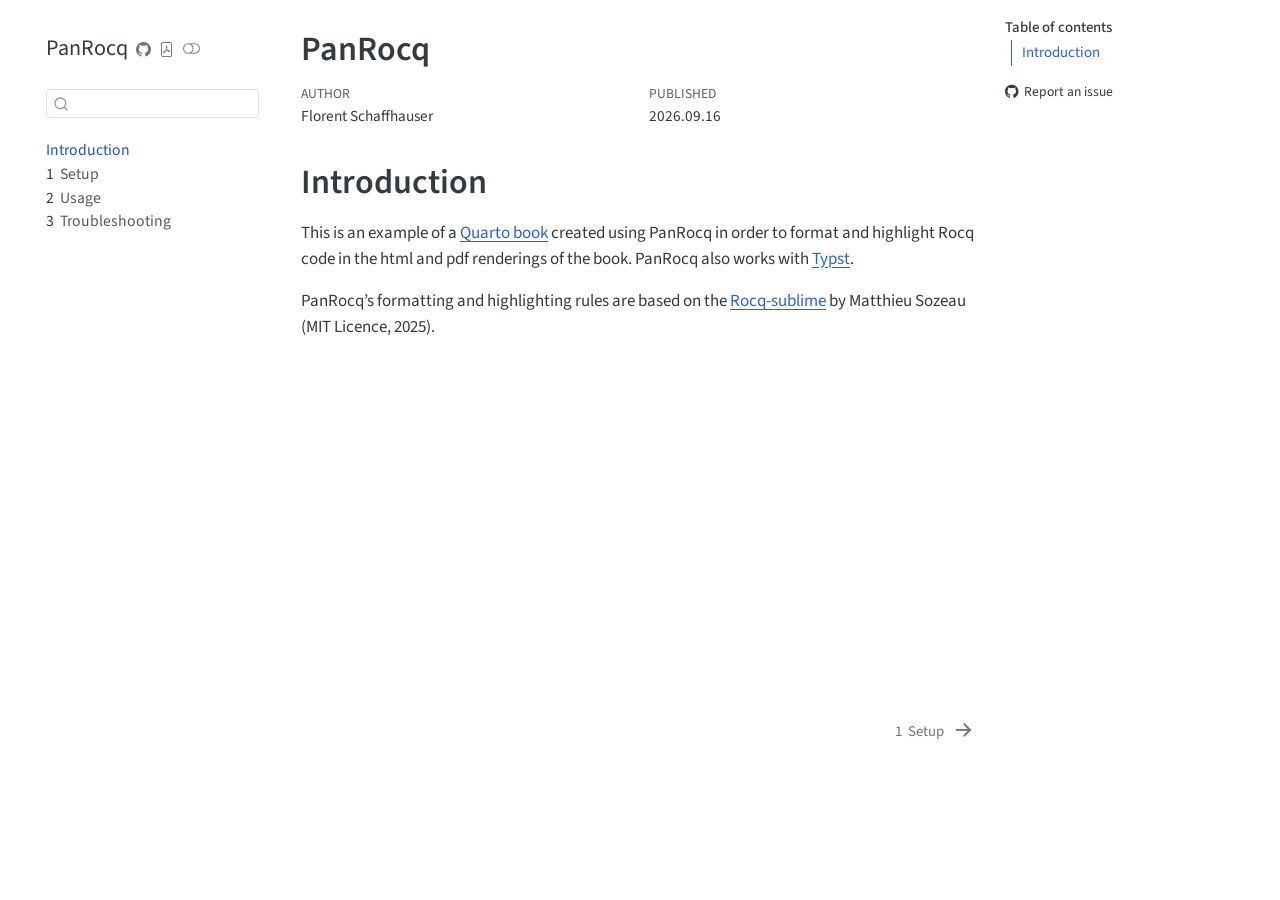
==== index.html @ 603f3954 "Built site for gh-pages" ====
<!DOCTYPE html>
<html xmlns="http://www.w3.org/1999/xhtml" lang="en" xml:lang="en"><head>

<meta charset="utf-8">
<meta name="generator" content="quarto-1.9.37">

<meta name="viewport" content="width=device-width, initial-scale=1.0, user-scalable=yes">

<meta name="author" content="Florent Schaffhauser">

<title>PanRocq</title>
<style>
/* Default styles provided by pandoc.
** See https://pandoc.org/MANUAL.html#variables-for-html for config info.
*/
code{white-space: pre-wrap;}
span.smallcaps{font-variant: small-caps;}
div.columns{display: flex; gap: min(4vw, 1.5em);}
div.column{flex: auto; overflow-x: auto;}
div.hanging-indent{margin-left: 1.5em; text-indent: -1.5em;}
ul.task-list{list-style: none;}
ul.task-list li input[type="checkbox"] {
  width: 0.8em;
  margin: 0 0.8em 0.2em -1em; /* quarto-specific, see https://github.com/quarto-dev/quarto-cli/issues/4556 */ 
  vertical-align: middle;
}
</style>


<script src="site_libs/quarto-nav/quarto-nav.js"></script>
<script src="site_libs/quarto-nav/headroom.min.js"></script>
<script src="site_libs/clipboard/clipboard.min.js"></script>
<script src="site_libs/quarto-search/autocomplete.umd.js"></script>
<script src="site_libs/quarto-search/fuse.min.js"></script>
<script src="site_libs/quarto-search/quarto-search.js"></script>
<meta name="quarto:offset" content="./">
<link href="./PanRocq.html" rel="next">
<link href="./logo.jpg" rel="icon" type="image/jpeg">
<script src="site_libs/quarto-html/quarto.js" type="module"></script>
<script src="site_libs/quarto-html/tabsets/tabsets.js" type="module"></script>
<script src="site_libs/quarto-html/popper.min.js"></script>
<script src="site_libs/quarto-html/tippy.umd.min.js"></script>
<script src="site_libs/quarto-html/anchor.min.js"></script>
<link href="site_libs/quarto-html/tippy.css" rel="stylesheet">
<link href="site_libs/quarto-html/quarto-syntax-highlighting-19b25676fe60e5e15ac4c6f79df39ca4.css" rel="stylesheet" class="quarto-color-scheme" id="quarto-text-highlighting-styles">
<link href="site_libs/quarto-html/quarto-syntax-highlighting-dark-f3a535cc7abac07a2784d713624d5507.css" rel="stylesheet" class="quarto-color-scheme quarto-color-alternate" id="quarto-text-highlighting-styles">
<link href="site_libs/quarto-html/quarto-syntax-highlighting-19b25676fe60e5e15ac4c6f79df39ca4.css" rel="stylesheet" class="quarto-color-scheme-extra" id="quarto-text-highlighting-styles">
<script src="site_libs/bootstrap/bootstrap.min.js"></script>
<link href="site_libs/bootstrap/bootstrap-icons.css" rel="stylesheet">
<link href="site_libs/bootstrap/bootstrap-8216673888e0955bccaee3bffbd01358.min.css" rel="stylesheet" append-hash="true" class="quarto-color-scheme" id="quarto-bootstrap" data-mode="light">
<link href="site_libs/bootstrap/bootstrap-dark-ea947e987f4d09a905aa3b25718eb935.min.css" rel="stylesheet" append-hash="true" class="quarto-color-scheme quarto-color-alternate" id="quarto-bootstrap" data-mode="dark">
<link href="site_libs/bootstrap/bootstrap-8216673888e0955bccaee3bffbd01358.min.css" rel="stylesheet" append-hash="true" class="quarto-color-scheme-extra" id="quarto-bootstrap" data-mode="light">
<script id="quarto-search-options" type="application/json">{
  "location": "sidebar",
  "copy-button": false,
  "collapse-after": 3,
  "panel-placement": "start",
  "type": "textbox",
  "limit": 50,
  "keyboard-shortcut": [
    "f",
    "/",
    "s"
  ],
  "show-item-context": false,
  "language": {
    "search-no-results-text": "No results",
    "search-matching-documents-text": "matching documents",
    "search-copy-link-title": "Copy link to search",
    "search-hide-matches-text": "Hide additional matches",
    "search-more-match-text": "more match in this document",
    "search-more-matches-text": "more matches in this document",
    "search-clear-button-title": "Clear",
    "search-text-placeholder": "",
    "search-detached-cancel-button-title": "Cancel",
    "search-submit-button-title": "Submit",
    "search-label": "Search"
  }
}</script>


<link rel="stylesheet" href="styles.css">
</head>

<body class="nav-sidebar floating quarto-light"><script id="quarto-html-before-body" type="application/javascript">
    const toggleBodyColorMode = (bsSheetEl) => {
      const mode = bsSheetEl.getAttribute("data-mode");
      const bodyEl = window.document.querySelector("body");
      if (mode === "dark") {
        bodyEl.classList.add("quarto-dark");
        bodyEl.classList.remove("quarto-light");
      } else {
        bodyEl.classList.add("quarto-light");
        bodyEl.classList.remove("quarto-dark");
      }
    }
    const toggleBodyColorPrimary = () => {
      const bsSheetEl = window.document.querySelector("link#quarto-bootstrap:not([rel=disabled-stylesheet])");
      if (bsSheetEl) {
        toggleBodyColorMode(bsSheetEl);
      }
    }
    const setColorSchemeToggle = (alternate) => {
      const toggles = window.document.querySelectorAll('.quarto-color-scheme-toggle');
      for (let i=0; i < toggles.length; i++) {
        const toggle = toggles[i];
        if (toggle) {
          if (alternate) {
            toggle.classList.add("alternate");
          } else {
            toggle.classList.remove("alternate");
          }
        }
      }
    };
    const toggleColorMode = (alternate) => {
      // Switch the stylesheets
      const primaryStylesheets = window.document.querySelectorAll('link.quarto-color-scheme:not(.quarto-color-alternate)');
      const alternateStylesheets = window.document.querySelectorAll('link.quarto-color-scheme.quarto-color-alternate');
      manageTransitions('#quarto-margin-sidebar .nav-link', false);
      if (alternate) {
        // note: dark is layered on light, we don't disable primary!
        enableStylesheet(alternateStylesheets);
        for (const sheetNode of alternateStylesheets) {
          if (sheetNode.id === "quarto-bootstrap") {
            toggleBodyColorMode(sheetNode);
          }
        }
      } else {
        disableStylesheet(alternateStylesheets);
        enableStylesheet(primaryStylesheets)
        toggleBodyColorPrimary();
      }
      manageTransitions('#quarto-margin-sidebar .nav-link', true);
      // Switch the toggles
      setColorSchemeToggle(alternate)
      // Hack to workaround the fact that safari doesn't
      // properly recolor the scrollbar when toggling (#1455)
      if (navigator.userAgent.indexOf('Safari') > 0 && navigator.userAgent.indexOf('Chrome') == -1) {
        manageTransitions("body", false);
        window.scrollTo(0, 1);
        setTimeout(() => {
          window.scrollTo(0, 0);
          manageTransitions("body", true);
        }, 40);
      }
    }
    const disableStylesheet = (stylesheets) => {
      for (let i=0; i < stylesheets.length; i++) {
        const stylesheet = stylesheets[i];
        stylesheet.rel = 'disabled-stylesheet';
      }
    }
    const enableStylesheet = (stylesheets) => {
      for (let i=0; i < stylesheets.length; i++) {
        const stylesheet = stylesheets[i];
        if(stylesheet.rel !== 'stylesheet') { // for Chrome, which will still FOUC without this check
          stylesheet.rel = 'stylesheet';
        }
      }
    }
    const manageTransitions = (selector, allowTransitions) => {
      const els = window.document.querySelectorAll(selector);
      for (let i=0; i < els.length; i++) {
        const el = els[i];
        if (allowTransitions) {
          el.classList.remove('notransition');
        } else {
          el.classList.add('notransition');
        }
      }
    }
    const isFileUrl = () => {
      return window.location.protocol === 'file:';
    }
    const hasAlternateSentinel = () => {
      let styleSentinel = getColorSchemeSentinel();
      if (styleSentinel !== null) {
        return styleSentinel === "alternate";
      } else {
        return false;
      }
    }
    const setStyleSentinel = (alternate) => {
      const value = alternate ? "alternate" : "default";
      if (!isFileUrl()) {
        window.localStorage.setItem("quarto-color-scheme", value);
      } else {
        localAlternateSentinel = value;
      }
    }
    const getColorSchemeSentinel = () => {
      if (!isFileUrl()) {
        const storageValue = window.localStorage.getItem("quarto-color-scheme");
        return storageValue != null ? storageValue : localAlternateSentinel;
      } else {
        return localAlternateSentinel;
      }
    }
    const toggleGiscusIfUsed = (isAlternate, darkModeDefault) => {
      const baseTheme = document.querySelector('#giscus-base-theme')?.value ?? 'light';
      const alternateTheme = document.querySelector('#giscus-alt-theme')?.value ?? 'dark';
      let newTheme = '';
      if(authorPrefersDark) {
        newTheme = isAlternate ? baseTheme : alternateTheme;
      } else {
        newTheme = isAlternate ? alternateTheme : baseTheme;
      }
      const changeGiscusTheme = () => {
        // From: https://github.com/giscus/giscus/issues/336
        const sendMessage = (message) => {
          const iframe = document.querySelector('iframe.giscus-frame');
          if (!iframe) return;
          iframe.contentWindow.postMessage({ giscus: message }, 'https://giscus.app');
        }
        sendMessage({
          setConfig: {
            theme: newTheme
          }
        });
      }
      const isGiscussLoaded = window.document.querySelector('iframe.giscus-frame') !== null;
      if (isGiscussLoaded) {
        changeGiscusTheme();
      }
    };
    const authorPrefersDark = false;
    const darkModeDefault = authorPrefersDark;
      document.querySelector('link#quarto-text-highlighting-styles.quarto-color-scheme-extra').rel = 'disabled-stylesheet';
      document.querySelector('link#quarto-bootstrap.quarto-color-scheme-extra').rel = 'disabled-stylesheet';
    let localAlternateSentinel = darkModeDefault ? 'alternate' : 'default';
    // Dark / light mode switch
    window.quartoToggleColorScheme = () => {
      // Read the current dark / light value
      let toAlternate = !hasAlternateSentinel();
      toggleColorMode(toAlternate);
      setStyleSentinel(toAlternate);
      toggleGiscusIfUsed(toAlternate, darkModeDefault);
      window.dispatchEvent(new Event('resize'));
    };
    // Switch to dark mode if need be
    if (hasAlternateSentinel()) {
      toggleColorMode(true);
    } else {
      toggleColorMode(false);
    }
  </script>

<div id="quarto-search-results"></div>
  <header id="quarto-header" class="headroom fixed-top">
  <nav class="quarto-secondary-nav">
    <div class="container-fluid d-flex">
      <button type="button" class="quarto-btn-toggle btn" data-bs-toggle="collapse" role="button" data-bs-target=".quarto-sidebar-collapse-item" aria-controls="quarto-sidebar" aria-expanded="false" aria-label="Toggle sidebar navigation" onclick="if (window.quartoToggleHeadroom) { window.quartoToggleHeadroom(); }">
        <i class="bi bi-layout-text-sidebar-reverse"></i>
      </button>
        <nav class="quarto-page-breadcrumbs" aria-label="breadcrumb"><ol class="breadcrumb"><li class="breadcrumb-item"><a href="./index.html">Introduction</a></li></ol></nav>
        <a class="flex-grow-1" role="navigation" data-bs-toggle="collapse" data-bs-target=".quarto-sidebar-collapse-item" aria-controls="quarto-sidebar" aria-expanded="false" aria-label="Toggle sidebar navigation" onclick="if (window.quartoToggleHeadroom) { window.quartoToggleHeadroom(); }">      
        </a>
      <button type="button" class="btn quarto-search-button" aria-label="Search" onclick="window.quartoOpenSearch();">
        <i class="bi bi-search"></i>
      </button>
    </div>
  </nav>
</header>
<!-- content -->
<div id="quarto-content" class="quarto-container page-columns page-rows-contents page-layout-article">
<!-- sidebar -->
  <nav id="quarto-sidebar" class="sidebar collapse collapse-horizontal quarto-sidebar-collapse-item sidebar-navigation floating overflow-auto">
    <div class="pt-lg-2 mt-2 text-left sidebar-header">
    <div class="sidebar-title mb-0 py-0">
      <a href="./">PanRocq</a> 
        <div class="sidebar-tools-main tools-wide">
    <a href="https://github.com/matematiflo/PanRocq" title="Source Code" class="quarto-navigation-tool px-1" aria-label="Source Code"><i class="bi bi-github"></i></a>
    <a href="./PanRocq.pdf" title="Download PDF" class="quarto-navigation-tool px-1" aria-label="Download PDF"><i class="bi bi-file-pdf"></i></a>
  <a href="" class="quarto-color-scheme-toggle quarto-navigation-tool  px-1" onclick="window.quartoToggleColorScheme(); return false;" title="Toggle dark mode"><i class="bi"></i></a>
</div>
    </div>
      </div>
        <div class="mt-2 flex-shrink-0 align-items-center">
        <div class="sidebar-search">
        <div id="quarto-search" class="" title="Search"></div>
        </div>
        </div>
    <div class="sidebar-menu-container"> 
    <ul class="list-unstyled mt-1">
        <li class="sidebar-item">
  <div class="sidebar-item-container"> 
  <a href="./index.html" class="sidebar-item-text sidebar-link active">
 <span class="menu-text">Introduction</span></a>
  </div>
</li>
        <li class="sidebar-item">
  <div class="sidebar-item-container"> 
  <a href="./PanRocq.html" class="sidebar-item-text sidebar-link">
 <span class="menu-text"><span class="chapter-number">1</span>&nbsp; <span class="chapter-title">Setup</span></span></a>
  </div>
</li>
        <li class="sidebar-item">
  <div class="sidebar-item-container"> 
  <a href="./Usage.html" class="sidebar-item-text sidebar-link">
 <span class="menu-text"><span class="chapter-number">2</span>&nbsp; <span class="chapter-title">Usage</span></span></a>
  </div>
</li>
        <li class="sidebar-item">
  <div class="sidebar-item-container"> 
  <a href="./Troubleshooting.html" class="sidebar-item-text sidebar-link">
 <span class="menu-text"><span class="chapter-number">3</span>&nbsp; <span class="chapter-title">Troubleshooting</span></span></a>
  </div>
</li>
    </ul>
    </div>
</nav>
<div id="quarto-sidebar-glass" class="quarto-sidebar-collapse-item" data-bs-toggle="collapse" data-bs-target=".quarto-sidebar-collapse-item"></div>
<!-- margin-sidebar -->
    <div id="quarto-margin-sidebar" class="sidebar margin-sidebar">
        <nav id="TOC" role="doc-toc" class="toc-active">
    <h2 id="toc-title">Table of contents</h2>
   
  <ul>
  <li><a href="#introduction" id="toc-introduction" class="nav-link active" data-scroll-target="#introduction">Introduction</a></li>
  </ul>
<div class="toc-actions"><ul><li><a href="https://github.com/matematiflo/PanRocq/issues/new" class="toc-action"><i class="bi bi-github"></i>Report an issue</a></li></ul></div></nav>
    </div>
<!-- main -->
<main class="content" id="quarto-document-content">


<header id="title-block-header" class="quarto-title-block default">
<div class="quarto-title">
<h1 class="title">PanRocq</h1>
</div>



<div class="quarto-title-meta">

    <div>
    <div class="quarto-title-meta-heading">Author</div>
    <div class="quarto-title-meta-contents">
             <p>Florent Schaffhauser </p>
          </div>
  </div>
    
    <div>
    <div class="quarto-title-meta-heading">Published</div>
    <div class="quarto-title-meta-contents">
      <p class="date">2026.09.16</p>
    </div>
  </div>
  
    
  </div>
  


</header>


<section id="introduction" class="level1 unnumbered">
<h1 class="unnumbered">Introduction</h1>
<p>This is an example of a <a href="https://quarto.org/docs/books">Quarto book</a> created using PanRocq in order to format and highlight Rocq code in the html and pdf renderings of the book. PanRocq also works with <a href="https://typst.app/#start">Typst</a>.</p>
<p>PanRocq’s formatting and highlighting rules are based on the <a href="https://github.com/mattam82/rocq-sublime">Rocq-sublime</a> by Matthieu Sozeau (MIT Licence, 2025).</p>


</section>

</main> <!-- /main -->
<script id="quarto-html-after-body" type="application/javascript">
  window.document.addEventListener("DOMContentLoaded", function (event) {
    // Ensure there is a toggle, if there isn't float one in the top right
    if (window.document.querySelector('.quarto-color-scheme-toggle') === null) {
      const a = window.document.createElement('a');
      a.classList.add('top-right');
      a.classList.add('quarto-color-scheme-toggle');
      a.href = "";
      a.onclick = function() { try { window.quartoToggleColorScheme(); } catch {} return false; };
      const i = window.document.createElement("i");
      i.classList.add('bi');
      a.appendChild(i);
      window.document.body.appendChild(a);
    }
    setColorSchemeToggle(hasAlternateSentinel())
    const icon = "";
    const anchorJS = new window.AnchorJS();
    anchorJS.options = {
      placement: 'right',
      icon: icon
    };
    anchorJS.add('.anchored');
    const isCodeAnnotation = (el) => {
      for (const clz of el.classList) {
        if (clz.startsWith('code-annotation-')) {                     
          return true;
        }
      }
      return false;
    }
    const onCopySuccess = function(e) {
      // button target
      const button = e.trigger;
      // don't keep focus
      button.blur();
      // flash "checked"
      button.classList.add('code-copy-button-checked');
      var currentTitle = button.getAttribute("title");
      button.setAttribute("title", "Copied!");
      let tooltip;
      if (window.bootstrap) {
        button.setAttribute("data-bs-toggle", "tooltip");
        button.setAttribute("data-bs-placement", "left");
        button.setAttribute("data-bs-title", "Copied!");
        tooltip = new bootstrap.Tooltip(button, 
          { trigger: "manual", 
            customClass: "code-copy-button-tooltip",
            offset: [0, -8]});
        tooltip.show();    
      }
      setTimeout(function() {
        if (tooltip) {
          tooltip.hide();
          button.removeAttribute("data-bs-title");
          button.removeAttribute("data-bs-toggle");
          button.removeAttribute("data-bs-placement");
        }
        button.setAttribute("title", currentTitle);
        button.classList.remove('code-copy-button-checked');
      }, 1000);
      // clear code selection
      e.clearSelection();
    }
    const getTextToCopy = function(trigger) {
      const outerScaffold = trigger.parentElement.cloneNode(true);
      const codeEl = outerScaffold.querySelector('code');
      for (const childEl of codeEl.children) {
        if (isCodeAnnotation(childEl)) {
          childEl.remove();
        }
      }
      return codeEl.innerText;
    }
    const clipboard = new window.ClipboardJS('.code-copy-button:not([data-in-quarto-modal])', {
      text: getTextToCopy
    });
    clipboard.on('success', onCopySuccess);
    if (window.document.getElementById('quarto-embedded-source-code-modal')) {
      const clipboardModal = new window.ClipboardJS('.code-copy-button[data-in-quarto-modal]', {
        text: getTextToCopy,
        container: window.document.getElementById('quarto-embedded-source-code-modal')
      });
      clipboardModal.on('success', onCopySuccess);
    }
      var localhostRegex = new RegExp(/^(?:http|https):\/\/localhost\:?[0-9]*\//);
      var mailtoRegex = new RegExp(/^mailto:/);
        var filterRegex = new RegExp("https:\/\/matematiflo\.github\.io\/PanRocq");
      var isInternal = (href) => {
          return filterRegex.test(href) || localhostRegex.test(href) || mailtoRegex.test(href);
      }
      // Inspect non-navigation links and adorn them if external
     var links = window.document.querySelectorAll('a[href]:not(.nav-link):not(.navbar-brand):not(.toc-action):not(.sidebar-link):not(.sidebar-item-toggle):not(.pagination-link):not(.no-external):not([aria-hidden]):not(.dropdown-item):not(.quarto-navigation-tool):not(.about-link)');
      for (var i=0; i<links.length; i++) {
        const link = links[i];
        if (!isInternal(link.href)) {
          // undo the damage that might have been done by quarto-nav.js in the case of
          // links that we want to consider external
          if (link.dataset.originalHref !== undefined) {
            link.href = link.dataset.originalHref;
          }
        }
      }
    function tippyHover(el, contentFn, onTriggerFn, onUntriggerFn) {
      const config = {
        allowHTML: true,
        maxWidth: 500,
        delay: 100,
        arrow: false,
        appendTo: function(el) {
            return el.parentElement;
        },
        interactive: true,
        interactiveBorder: 10,
        theme: 'quarto',
        placement: 'bottom-start',
      };
      if (contentFn) {
        config.content = contentFn;
      }
      if (onTriggerFn) {
        config.onTrigger = onTriggerFn;
      }
      if (onUntriggerFn) {
        config.onUntrigger = onUntriggerFn;
      }
      window.tippy(el, config); 
    }
    const noterefs = window.document.querySelectorAll('a[role="doc-noteref"]');
    for (var i=0; i<noterefs.length; i++) {
      const ref = noterefs[i];
      tippyHover(ref, function() {
        // use id or data attribute instead here
        let href = ref.getAttribute('data-footnote-href') || ref.getAttribute('href');
        try { href = new URL(href).hash; } catch {}
        const id = href.replace(/^#\/?/, "");
        const note = window.document.getElementById(id);
        if (note) {
          return note.innerHTML;
        } else {
          return "";
        }
      });
    }
    const xrefs = window.document.querySelectorAll('a.quarto-xref');
    const processXRef = (id, note) => {
      // Strip column container classes
      const stripColumnClz = (el) => {
        el.classList.remove("page-full", "page-columns");
        if (el.children) {
          for (const child of el.children) {
            stripColumnClz(child);
          }
        }
      }
      stripColumnClz(note)
      if (id === null || id.startsWith('sec-')) {
        // Special case sections, only their first couple elements
        const container = document.createElement("div");
        if (note.children && note.children.length > 2) {
          container.appendChild(note.children[0].cloneNode(true));
          for (let i = 1; i < note.children.length; i++) {
            const child = note.children[i];
            if (child.tagName === "P" && child.innerText === "") {
              continue;
            } else {
              container.appendChild(child.cloneNode(true));
              break;
            }
          }
          if (window.Quarto?.typesetMath) {
            window.Quarto.typesetMath(container);
          }
          return container.innerHTML
        } else {
          if (window.Quarto?.typesetMath) {
            window.Quarto.typesetMath(note);
          }
          return note.innerHTML;
        }
      } else {
        // Remove any anchor links if they are present
        const anchorLink = note.querySelector('a.anchorjs-link');
        if (anchorLink) {
          anchorLink.remove();
        }
        if (window.Quarto?.typesetMath) {
          window.Quarto.typesetMath(note);
        }
        if (note.classList.contains("callout")) {
          return note.outerHTML;
        } else {
          return note.innerHTML;
        }
      }
    }
    for (var i=0; i<xrefs.length; i++) {
      const xref = xrefs[i];
      tippyHover(xref, undefined, function(instance) {
        instance.disable();
        let url = xref.getAttribute('href');
        let hash = undefined; 
        if (url.startsWith('#')) {
          hash = url;
        } else {
          try { hash = new URL(url).hash; } catch {}
        }
        if (hash) {
          const id = hash.replace(/^#\/?/, "");
          const note = window.document.getElementById(id);
          if (note !== null) {
            try {
              const html = processXRef(id, note.cloneNode(true));
              instance.setContent(html);
            } finally {
              instance.enable();
              instance.show();
            }
          } else {
            // See if we can fetch this
            fetch(url.split('#')[0])
            .then(res => res.text())
            .then(html => {
              const parser = new DOMParser();
              const htmlDoc = parser.parseFromString(html, "text/html");
              const note = htmlDoc.getElementById(id);
              if (note !== null) {
                const html = processXRef(id, note);
                instance.setContent(html);
              } 
            }).finally(() => {
              instance.enable();
              instance.show();
            });
          }
        } else {
          // See if we can fetch a full url (with no hash to target)
          // This is a special case and we should probably do some content thinning / targeting
          fetch(url)
          .then(res => res.text())
          .then(html => {
            const parser = new DOMParser();
            const htmlDoc = parser.parseFromString(html, "text/html");
            const note = htmlDoc.querySelector('main.content');
            if (note !== null) {
              // This should only happen for chapter cross references
              // (since there is no id in the URL)
              // remove the first header
              if (note.children.length > 0 && note.children[0].tagName === "HEADER") {
                note.children[0].remove();
              }
              const html = processXRef(null, note);
              instance.setContent(html);
            } 
          }).finally(() => {
            instance.enable();
            instance.show();
          });
        }
      }, function(instance) {
      });
    }
        let selectedAnnoteEl;
        const selectorForAnnotation = ( cell, annotation) => {
          let cellAttr = 'data-code-cell="' + cell + '"';
          let lineAttr = 'data-code-annotation="' +  annotation + '"';
          const selector = 'span[' + cellAttr + '][' + lineAttr + ']';
          return selector;
        }
        const selectCodeLines = (annoteEl) => {
          const doc = window.document;
          const targetCell = annoteEl.getAttribute("data-target-cell");
          const targetAnnotation = annoteEl.getAttribute("data-target-annotation");
          const annoteSpan = window.document.querySelector(selectorForAnnotation(targetCell, targetAnnotation));
          const lines = annoteSpan.getAttribute("data-code-lines").split(",");
          const lineIds = lines.map((line) => {
            return targetCell + "-" + line;
          })
          let top = null;
          let height = null;
          let parent = null;
          if (lineIds.length > 0) {
              //compute the position of the single el (top and bottom and make a div)
              const el = window.document.getElementById(lineIds[0]);
              top = el.offsetTop;
              height = el.offsetHeight;
              parent = el.parentElement.parentElement;
            if (lineIds.length > 1) {
              const lastEl = window.document.getElementById(lineIds[lineIds.length - 1]);
              const bottom = lastEl.offsetTop + lastEl.offsetHeight;
              height = bottom - top;
            }
            if (top !== null && height !== null && parent !== null) {
              // cook up a div (if necessary) and position it 
              let div = window.document.getElementById("code-annotation-line-highlight");
              if (div === null) {
                div = window.document.createElement("div");
                div.setAttribute("id", "code-annotation-line-highlight");
                div.style.position = 'absolute';
                parent.appendChild(div);
              }
              div.style.top = top - 2 + "px";
              div.style.height = height + 4 + "px";
              div.style.left = 0;
              let gutterDiv = window.document.getElementById("code-annotation-line-highlight-gutter");
              if (gutterDiv === null) {
                gutterDiv = window.document.createElement("div");
                gutterDiv.setAttribute("id", "code-annotation-line-highlight-gutter");
                gutterDiv.style.position = 'absolute';
                const codeCell = window.document.getElementById(targetCell);
                const gutter = codeCell.querySelector('.code-annotation-gutter');
                gutter.appendChild(gutterDiv);
              }
              gutterDiv.style.top = top - 2 + "px";
              gutterDiv.style.height = height + 4 + "px";
            }
            selectedAnnoteEl = annoteEl;
          }
        };
        const unselectCodeLines = () => {
          const elementsIds = ["code-annotation-line-highlight", "code-annotation-line-highlight-gutter"];
          elementsIds.forEach((elId) => {
            const div = window.document.getElementById(elId);
            if (div) {
              div.remove();
            }
          });
          selectedAnnoteEl = undefined;
        };
          // Handle positioning of the toggle
      window.addEventListener(
        "resize",
        throttle(() => {
          elRect = undefined;
          if (selectedAnnoteEl) {
            selectCodeLines(selectedAnnoteEl);
          }
        }, 10)
      );
      function throttle(fn, ms) {
      let throttle = false;
      let timer;
        return (...args) => {
          if(!throttle) { // first call gets through
              fn.apply(this, args);
              throttle = true;
          } else { // all the others get throttled
              if(timer) clearTimeout(timer); // cancel #2
              timer = setTimeout(() => {
                fn.apply(this, args);
                timer = throttle = false;
              }, ms);
          }
        };
      }
        // Attach click handler to the DT
        const annoteDls = window.document.querySelectorAll('dt[data-target-cell]');
        for (const annoteDlNode of annoteDls) {
          annoteDlNode.addEventListener('click', (event) => {
            const clickedEl = event.target;
            if (clickedEl !== selectedAnnoteEl) {
              unselectCodeLines();
              const activeEl = window.document.querySelector('dt[data-target-cell].code-annotation-active');
              if (activeEl) {
                activeEl.classList.remove('code-annotation-active');
              }
              selectCodeLines(clickedEl);
              clickedEl.classList.add('code-annotation-active');
            } else {
              // Unselect the line
              unselectCodeLines();
              clickedEl.classList.remove('code-annotation-active');
            }
          });
        }
    const findCites = (el) => {
      const parentEl = el.parentElement;
      if (parentEl) {
        const cites = parentEl.dataset.cites;
        if (cites) {
          return {
            el,
            cites: cites.split(' ')
          };
        } else {
          return findCites(el.parentElement)
        }
      } else {
        return undefined;
      }
    };
    var bibliorefs = window.document.querySelectorAll('a[role="doc-biblioref"]');
    for (var i=0; i<bibliorefs.length; i++) {
      const ref = bibliorefs[i];
      const citeInfo = findCites(ref);
      if (citeInfo) {
        tippyHover(citeInfo.el, function() {
          var popup = window.document.createElement('div');
          citeInfo.cites.forEach(function(cite) {
            var citeDiv = window.document.createElement('div');
            citeDiv.classList.add('hanging-indent');
            citeDiv.classList.add('csl-entry');
            var biblioDiv = window.document.getElementById('ref-' + cite);
            if (biblioDiv) {
              citeDiv.innerHTML = biblioDiv.innerHTML;
            }
            popup.appendChild(citeDiv);
          });
          return popup.innerHTML;
        });
      }
    }
  });
  </script>
<nav class="page-navigation">
  <div class="nav-page nav-page-previous">
  </div>
  <div class="nav-page nav-page-next">
      <a href="./PanRocq.html" class="pagination-link" aria-label="Setup">
        <span class="nav-page-text"><span class="chapter-number">1</span>&nbsp; <span class="chapter-title">Setup</span></span> <i class="bi bi-arrow-right-short"></i>
      </a>
  </div>
</nav>
</div> <!-- /content -->




<footer class="footer"><div class="nav-footer"><div class="nav-footer-center"><div class="toc-actions d-sm-block d-md-none"><ul><li><a href="https://github.com/matematiflo/PanRocq/issues/new" class="toc-action"><i class="bi bi-github"></i>Report an issue</a></li></ul></div></div></div></footer></body></html>
---- site_libs/quarto-html/tippy.css ----
.tippy-box[data-animation=fade][data-state=hidden]{opacity:0}[data-tippy-root]{max-width:calc(100vw - 10px)}.tippy-box{position:relative;background-color:#333;color:#fff;border-radius:4px;font-size:14px;line-height:1.4;white-space:normal;outline:0;transition-property:transform,visibility,opacity}.tippy-box[data-placement^=top]>.tippy-arrow{bottom:0}.tippy-box[data-placement^=top]>.tippy-arrow:before{bottom:-7px;left:0;border-width:8px 8px 0;border-top-color:initial;transform-origin:center top}.tippy-box[data-placement^=bottom]>.tippy-arrow{top:0}.tippy-box[data-placement^=bottom]>.tippy-arrow:before{top:-7px;left:0;border-width:0 8px 8px;border-bottom-color:initial;transform-origin:center bottom}.tippy-box[data-placement^=left]>.tippy-arrow{right:0}.tippy-box[data-placement^=left]>.tippy-arrow:before{border-width:8px 0 8px 8px;border-left-color:initial;right:-7px;transform-origin:center left}.tippy-box[data-placement^=right]>.tippy-arrow{left:0}.tippy-box[data-placement^=right]>.tippy-arrow:before{left:-7px;border-width:8px 8px 8px 0;border-right-color:initial;transform-origin:center right}.tippy-box[data-inertia][data-state=visible]{transition-timing-function:cubic-bezier(.54,1.5,.38,1.11)}.tippy-arrow{width:16px;height:16px;color:#333}.tippy-arrow:before{content:"";position:absolute;border-color:transparent;border-style:solid}.tippy-content{position:relative;padding:5px 9px;z-index:1}
---- site_libs/quarto-html/quarto-syntax-highlighting-19b25676fe60e5e15ac4c6f79df39ca4.css ----
/* quarto syntax highlight colors */
:root {
  --quarto-hl-kw-color: #FF540A;
  --quarto-hl-cf-color: #FF540A;
  --quarto-hl-op-color: #FF540A;
  --quarto-hl-im-color: #FF540A;
  --quarto-hl-pp-color: #FF540A;
  --quarto-hl-dt-color: #0000cc;
  --quarto-hl-fu-color: #006600;
  --quarto-hl-bu-color: #8B6000;
  --quarto-hl-cn-color: #260085;
  --quarto-hl-an-color: #cc0000;
  --quarto-hl-va-color: #1f1c1b;
  --quarto-hl-st-color: #1f1c1b;
  --quarto-hl-vs-color: #1f1c1b;
  --quarto-hl-ss-color: #1f1c1b;
  --quarto-hl-sc-color: #007A6A;
  --quarto-hl-co-color: #6C6C6C;
  --quarto-hl-do-color: #6C6C6C;
  --quarto-hl-cv-color: #6C6C6C;
  --quarto-hl-dv-color: #260085;
  --quarto-hl-bn-color: #260085;
  --quarto-hl-fl-color: #260085;
  --quarto-hl-ch-color: #260085;
  --quarto-hl-at-color: #555555;
  --quarto-hl-ot-color: #1f1c1b;
  --quarto-hl-al-color: #cc0000;
  --quarto-hl-er-color: #cc0000;
  --quarto-hl-wa-color: #8B5E00;
  --quarto-hl-in-color: #006B80;
  --quarto-hl-ex-color: #6030B0;
}

/* other quarto variables */
:root {
  --quarto-font-monospace: SFMono-Regular, Menlo, Monaco, Consolas, "Liberation Mono", "Courier New", monospace;
}

/* syntax highlight based on Pandoc's rules */
pre > code.sourceCode > span {
  color: #1f1c1b;
  font-style: inherit;
}

code.sourceCode > span {
  color: #1f1c1b;
  font-style: inherit;
}

div.sourceCode,
div.sourceCode pre.sourceCode {
  color: #1f1c1b;
  font-style: inherit;
}

/* Normal */
code span {
  color: #1f1c1b;
  font-style: inherit;
}

/* Alert */
code span.al {
  color: #cc0000;
  font-style: inherit;
}

/* Annotation */
code span.an {
  color: #cc0000;
  font-style: italic;
}

/* Attribute */
code span.at {
  color: #555555;
  font-style: inherit;
}

/* BaseN */
code span.bn {
  color: #260085;
  font-style: inherit;
}

/* BuiltIn */
code span.bu {
  color: #8B6000;
  font-style: inherit;
}

/* ControlFlow */
code span.cf {
  color: #FF540A;
  font-style: inherit;
}

/* Char */
code span.ch {
  color: #260085;
  font-style: inherit;
}

/* Constant */
code span.cn {
  color: #260085;
  font-style: inherit;
}

/* Comment */
code span.co {
  color: #6C6C6C;
  font-style: italic;
}

/* CommentVar */
code span.cv {
  color: #6C6C6C;
  font-style: italic;
}

/* Documentation */
code span.do {
  color: #6C6C6C;
  font-style: italic;
}

/* DataType */
code span.dt {
  color: #0000cc;
  font-style: inherit;
}

/* DecVal */
code span.dv {
  color: #260085;
  font-style: inherit;
}

/* Error */
code span.er {
  color: #cc0000;
  font-style: inherit;
}

/* Extension */
code span.ex {
  color: #6030B0;
  font-style: inherit;
}

/* Float */
code span.fl {
  color: #260085;
  font-style: inherit;
}

/* Function */
code span.fu {
  color: #006600;
  font-style: inherit;
}

/* Import */
code span.im {
  color: #FF540A;
  font-style: inherit;
}

/* Information */
code span.in {
  color: #006B80;
  font-style: inherit;
}

/* Keyword */
code span.kw {
  color: #FF540A;
  font-style: inherit;
}

/* Operator */
code span.op {
  color: #FF540A;
  font-style: inherit;
}

/* Other */
code span.ot {
  color: #1f1c1b;
  font-style: inherit;
}

/* Preprocessor */
code span.pp {
  color: #FF540A;
  font-style: inherit;
}

/* SpecialChar */
code span.sc {
  color: #007A6A;
  font-style: inherit;
}

/* SpecialString */
code span.ss {
  color: #1f1c1b;
  font-style: inherit;
}

/* String */
code span.st {
  color: #1f1c1b;
  font-style: inherit;
}

/* Variable */
code span.va {
  color: #1f1c1b;
  font-style: inherit;
}

/* VerbatimString */
code span.vs {
  color: #1f1c1b;
  font-style: inherit;
}

/* Warning */
code span.wa {
  color: #8B5E00;
  font-style: inherit;
}

.prevent-inlining {
  content: "</";
}

/*# sourceMappingURL=96bd300fc6df107ea1976f724c30f23b.css.map */
---- site_libs/quarto-html/quarto-syntax-highlighting-dark-f3a535cc7abac07a2784d713624d5507.css ----
/* quarto syntax highlight colors */
:root {
  --quarto-hl-kw-color: #cb4b16;
  --quarto-hl-cf-color: #cb4b16;
  --quarto-hl-op-color: #cb4b16;
  --quarto-hl-im-color: #cb4b16;
  --quarto-hl-pp-color: #cb4b16;
  --quarto-hl-dt-color: #268bd2;
  --quarto-hl-fu-color: #859900;
  --quarto-hl-bu-color: #b58900;
  --quarto-hl-cn-color: #6c71c4;
  --quarto-hl-an-color: #dc322f;
  --quarto-hl-va-color: #93a1a1;
  --quarto-hl-st-color: #2aa198;
  --quarto-hl-vs-color: #2aa198;
  --quarto-hl-ss-color: #2aa198;
  --quarto-hl-sc-color: #2aa198;
  --quarto-hl-co-color: #586e75;
  --quarto-hl-do-color: #586e75;
  --quarto-hl-cv-color: #657b83;
  --quarto-hl-dv-color: #6c71c4;
  --quarto-hl-bn-color: #6c71c4;
  --quarto-hl-fl-color: #6c71c4;
  --quarto-hl-ch-color: #6c71c4;
  --quarto-hl-at-color: #93a1a1;
  --quarto-hl-ot-color: #839496;
  --quarto-hl-al-color: #dc322f;
  --quarto-hl-er-color: #dc322f;
  --quarto-hl-wa-color: #b58900;
  --quarto-hl-in-color: #2aa198;
  --quarto-hl-ex-color: #d33682;
}

/* other quarto variables */
:root {
  --quarto-font-monospace: SFMono-Regular, Menlo, Monaco, Consolas, "Liberation Mono", "Courier New", monospace;
}

/* syntax highlight based on Pandoc's rules */
pre > code.sourceCode > span {
  color: #839496;
  font-style: inherit;
}

code.sourceCode > span {
  color: #839496;
  font-style: inherit;
}

div.sourceCode,
div.sourceCode pre.sourceCode {
  color: #839496;
  font-style: inherit;
}

/* Normal */
code span {
  color: #839496;
  font-style: inherit;
}

/* Alert */
code span.al {
  color: #dc322f;
  font-style: inherit;
}

/* Annotation */
code span.an {
  color: #dc322f;
  font-style: italic;
}

/* Attribute */
code span.at {
  color: #93a1a1;
  font-style: inherit;
}

/* BaseN */
code span.bn {
  color: #6c71c4;
  font-style: inherit;
}

/* BuiltIn */
code span.bu {
  color: #b58900;
  font-style: inherit;
}

/* ControlFlow */
code span.cf {
  color: #cb4b16;
  font-style: inherit;
}

/* Char */
code span.ch {
  color: #6c71c4;
  font-style: inherit;
}

/* Constant */
code span.cn {
  color: #6c71c4;
  font-style: inherit;
}

/* Comment */
code span.co {
  color: #586e75;
  font-style: italic;
}

/* CommentVar */
code span.cv {
  color: #657b83;
  font-style: italic;
}

/* Documentation */
code span.do {
  color: #586e75;
  font-style: italic;
}

/* DataType */
code span.dt {
  color: #268bd2;
  font-style: inherit;
}

/* DecVal */
code span.dv {
  color: #6c71c4;
  font-style: inherit;
}

/* Error */
code span.er {
  color: #dc322f;
  font-style: inherit;
}

/* Extension */
code span.ex {
  color: #d33682;
  font-style: inherit;
}

/* Float */
code span.fl {
  color: #6c71c4;
  font-style: inherit;
}

/* Function */
code span.fu {
  color: #859900;
  font-style: inherit;
}

/* Import */
code span.im {
  color: #cb4b16;
  font-style: inherit;
}

/* Information */
code span.in {
  color: #2aa198;
  font-style: inherit;
}

/* Keyword */
code span.kw {
  color: #cb4b16;
  font-style: inherit;
}

/* Operator */
code span.op {
  color: #cb4b16;
  font-style: inherit;
}

/* Other */
code span.ot {
  color: #839496;
  font-style: inherit;
}

/* Preprocessor */
code span.pp {
  color: #cb4b16;
  font-style: inherit;
}

/* SpecialChar */
code span.sc {
  color: #2aa198;
  font-style: inherit;
}

/* SpecialString */
code span.ss {
  color: #2aa198;
  font-style: inherit;
}

/* String */
code span.st {
  color: #2aa198;
  font-style: inherit;
}

/* Variable */
code span.va {
  color: #93a1a1;
  font-style: inherit;
}

/* VerbatimString */
code span.vs {
  color: #2aa198;
  font-style: inherit;
}

/* Warning */
code span.wa {
  color: #b58900;
  font-style: inherit;
}

.prevent-inlining {
  content: "</";
}

/*# sourceMappingURL=abf61748fd3d4d191bf20d4e61c0aecd.css.map */
---- site_libs/quarto-html/quarto-syntax-highlighting-19b25676fe60e5e15ac4c6f79df39ca4.css ----
/* quarto syntax highlight colors */
:root {
  --quarto-hl-kw-color: #FF540A;
  --quarto-hl-cf-color: #FF540A;
  --quarto-hl-op-color: #FF540A;
  --quarto-hl-im-color: #FF540A;
  --quarto-hl-pp-color: #FF540A;
  --quarto-hl-dt-color: #0000cc;
  --quarto-hl-fu-color: #006600;
  --quarto-hl-bu-color: #8B6000;
  --quarto-hl-cn-color: #260085;
  --quarto-hl-an-color: #cc0000;
  --quarto-hl-va-color: #1f1c1b;
  --quarto-hl-st-color: #1f1c1b;
  --quarto-hl-vs-color: #1f1c1b;
  --quarto-hl-ss-color: #1f1c1b;
  --quarto-hl-sc-color: #007A6A;
  --quarto-hl-co-color: #6C6C6C;
  --quarto-hl-do-color: #6C6C6C;
  --quarto-hl-cv-color: #6C6C6C;
  --quarto-hl-dv-color: #260085;
  --quarto-hl-bn-color: #260085;
  --quarto-hl-fl-color: #260085;
  --quarto-hl-ch-color: #260085;
  --quarto-hl-at-color: #555555;
  --quarto-hl-ot-color: #1f1c1b;
  --quarto-hl-al-color: #cc0000;
  --quarto-hl-er-color: #cc0000;
  --quarto-hl-wa-color: #8B5E00;
  --quarto-hl-in-color: #006B80;
  --quarto-hl-ex-color: #6030B0;
}

/* other quarto variables */
:root {
  --quarto-font-monospace: SFMono-Regular, Menlo, Monaco, Consolas, "Liberation Mono", "Courier New", monospace;
}

/* syntax highlight based on Pandoc's rules */
pre > code.sourceCode > span {
  color: #1f1c1b;
  font-style: inherit;
}

code.sourceCode > span {
  color: #1f1c1b;
  font-style: inherit;
}

div.sourceCode,
div.sourceCode pre.sourceCode {
  color: #1f1c1b;
  font-style: inherit;
}

/* Normal */
code span {
  color: #1f1c1b;
  font-style: inherit;
}

/* Alert */
code span.al {
  color: #cc0000;
  font-style: inherit;
}

/* Annotation */
code span.an {
  color: #cc0000;
  font-style: italic;
}

/* Attribute */
code span.at {
  color: #555555;
  font-style: inherit;
}

/* BaseN */
code span.bn {
  color: #260085;
  font-style: inherit;
}

/* BuiltIn */
code span.bu {
  color: #8B6000;
  font-style: inherit;
}

/* ControlFlow */
code span.cf {
  color: #FF540A;
  font-style: inherit;
}

/* Char */
code span.ch {
  color: #260085;
  font-style: inherit;
}

/* Constant */
code span.cn {
  color: #260085;
  font-style: inherit;
}

/* Comment */
code span.co {
  color: #6C6C6C;
  font-style: italic;
}

/* CommentVar */
code span.cv {
  color: #6C6C6C;
  font-style: italic;
}

/* Documentation */
code span.do {
  color: #6C6C6C;
  font-style: italic;
}

/* DataType */
code span.dt {
  color: #0000cc;
  font-style: inherit;
}

/* DecVal */
code span.dv {
  color: #260085;
  font-style: inherit;
}

/* Error */
code span.er {
  color: #cc0000;
  font-style: inherit;
}

/* Extension */
code span.ex {
  color: #6030B0;
  font-style: inherit;
}

/* Float */
code span.fl {
  color: #260085;
  font-style: inherit;
}

/* Function */
code span.fu {
  color: #006600;
  font-style: inherit;
}

/* Import */
code span.im {
  color: #FF540A;
  font-style: inherit;
}

/* Information */
code span.in {
  color: #006B80;
  font-style: inherit;
}

/* Keyword */
code span.kw {
  color: #FF540A;
  font-style: inherit;
}

/* Operator */
code span.op {
  color: #FF540A;
  font-style: inherit;
}

/* Other */
code span.ot {
  color: #1f1c1b;
  font-style: inherit;
}

/* Preprocessor */
code span.pp {
  color: #FF540A;
  font-style: inherit;
}

/* SpecialChar */
code span.sc {
  color: #007A6A;
  font-style: inherit;
}

/* SpecialString */
code span.ss {
  color: #1f1c1b;
  font-style: inherit;
}

/* String */
code span.st {
  color: #1f1c1b;
  font-style: inherit;
}

/* Variable */
code span.va {
  color: #1f1c1b;
  font-style: inherit;
}

/* VerbatimString */
code span.vs {
  color: #1f1c1b;
  font-style: inherit;
}

/* Warning */
code span.wa {
  color: #8B5E00;
  font-style: inherit;
}

.prevent-inlining {
  content: "</";
}

/*# sourceMappingURL=96bd300fc6df107ea1976f724c30f23b.css.map */
---- styles.css ----
/* Custom scrollbars for scrollable code blocks */
.sourceCode pre,
div.sourceCode {
  scrollbar-width: thin;
  scrollbar-color: rgba(128, 128, 128, 0.3) transparent;
}

.sourceCode pre::-webkit-scrollbar,
div.sourceCode::-webkit-scrollbar {
  height: 6px;
}

.sourceCode pre::-webkit-scrollbar-track,
div.sourceCode::-webkit-scrollbar-track {
  background: transparent;
}

.sourceCode pre::-webkit-scrollbar-thumb,
div.sourceCode::-webkit-scrollbar-thumb {
  background-color: rgba(128, 128, 128, 0.3);
  border-radius: 3px;
}

.sourceCode pre::-webkit-scrollbar-thumb:hover,
div.sourceCode::-webkit-scrollbar-thumb:hover {
  background-color: rgba(128, 128, 128, 0.6);
}
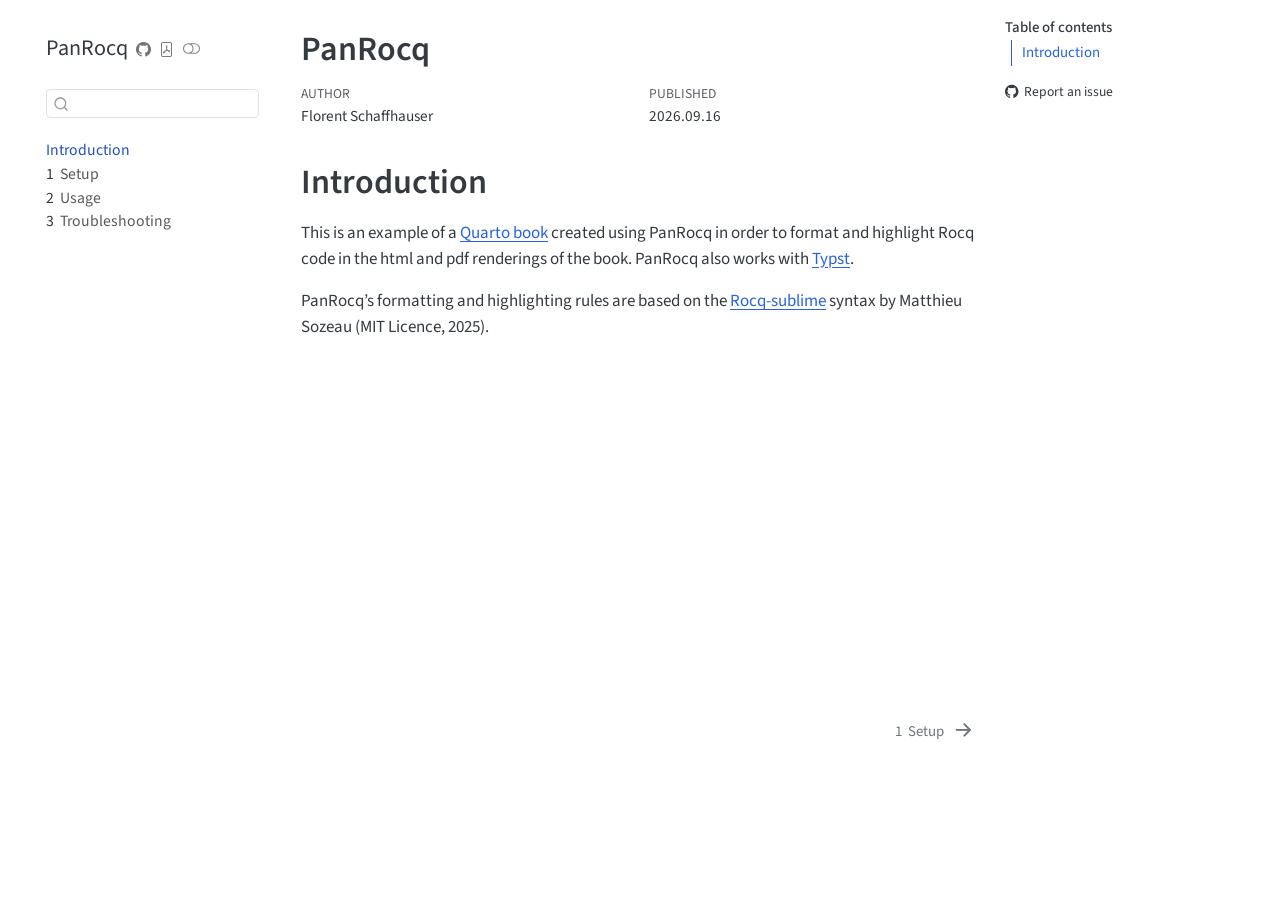
==== commit edf75efc: "Built site for gh-pages" ====
--- a/index.html
+++ b/index.html
@@ -359,7 +359,7 @@
 <section id="introduction" class="level1 unnumbered">
 <h1 class="unnumbered">Introduction</h1>
 <p>This is an example of a <a href="https://quarto.org/docs/books">Quarto book</a> created using PanRocq in order to format and highlight Rocq code in the html and pdf renderings of the book. PanRocq also works with <a href="https://typst.app/#start">Typst</a>.</p>
-<p>PanRocq’s formatting and highlighting rules are based on the <a href="https://github.com/mattam82/rocq-sublime">Rocq-sublime</a> by Matthieu Sozeau (MIT Licence, 2025).</p>
+<p>PanRocq’s formatting and highlighting rules are based on the <a href="https://github.com/mattam82/rocq-sublime">Rocq-sublime</a> syntax by Matthieu Sozeau (MIT Licence, 2025).</p>
 
 
 </section>
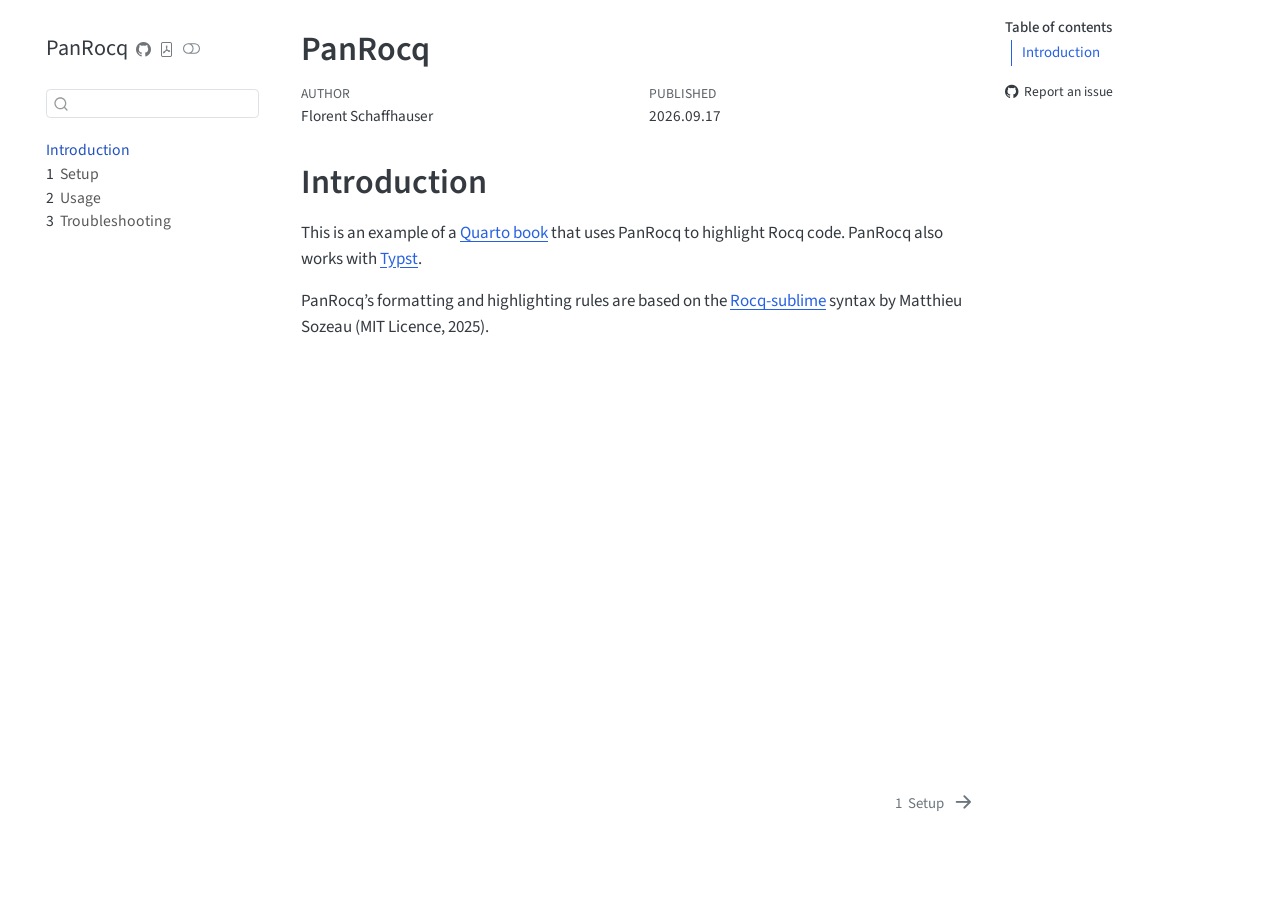
==== commit 0e0f9969: "Built site for gh-pages" ====
--- a/index.html
+++ b/index.html
@@ -2,7 +2,7 @@
 <html xmlns="http://www.w3.org/1999/xhtml" lang="en" xml:lang="en"><head>
 
 <meta charset="utf-8">
-<meta name="generator" content="quarto-1.9.37">
+<meta name="generator" content="quarto-1.10.18">
 
 <meta name="viewport" content="width=device-width, initial-scale=1.0, user-scalable=yes">
 
@@ -13,10 +13,13 @@
 /* Default styles provided by pandoc.
 ** See https://pandoc.org/MANUAL.html#variables-for-html for config info.
 */
-code{white-space: pre-wrap;}
 span.smallcaps{font-variant: small-caps;}
-div.columns{display: flex; gap: min(4vw, 1.5em);}
-div.column{flex: auto; overflow-x: auto;}
+div.columns{display: flex; gap: 1.5em;}
+div.column{flex: auto;}
+@media screen {
+div.columns{gap: min(4vw, 1.5em);}
+div.column{overflow-x: auto;}
+}
 div.hanging-indent{margin-left: 1.5em; text-indent: -1.5em;}
 ul.task-list{list-style: none;}
 ul.task-list li input[type="checkbox"] {
@@ -42,14 +45,14 @@
 <script src="site_libs/quarto-html/tippy.umd.min.js"></script>
 <script src="site_libs/quarto-html/anchor.min.js"></script>
 <link href="site_libs/quarto-html/tippy.css" rel="stylesheet">
-<link href="site_libs/quarto-html/quarto-syntax-highlighting-19b25676fe60e5e15ac4c6f79df39ca4.css" rel="stylesheet" class="quarto-color-scheme" id="quarto-text-highlighting-styles">
-<link href="site_libs/quarto-html/quarto-syntax-highlighting-dark-f3a535cc7abac07a2784d713624d5507.css" rel="stylesheet" class="quarto-color-scheme quarto-color-alternate" id="quarto-text-highlighting-styles">
-<link href="site_libs/quarto-html/quarto-syntax-highlighting-19b25676fe60e5e15ac4c6f79df39ca4.css" rel="stylesheet" class="quarto-color-scheme-extra" id="quarto-text-highlighting-styles">
+<link href="site_libs/quarto-html/quarto-syntax-highlighting-c398595ab8bb5dc4d2bf7c189315a0af.css" rel="stylesheet" class="quarto-color-scheme" id="quarto-text-highlighting-styles">
+<link href="site_libs/quarto-html/quarto-syntax-highlighting-dark-b72877b9c956fca5e5f24631909524c2.css" rel="stylesheet" class="quarto-color-scheme quarto-color-alternate" id="quarto-text-highlighting-styles">
+<link href="site_libs/quarto-html/quarto-syntax-highlighting-c398595ab8bb5dc4d2bf7c189315a0af.css" rel="stylesheet" class="quarto-color-scheme-extra" id="quarto-text-highlighting-styles">
 <script src="site_libs/bootstrap/bootstrap.min.js"></script>
 <link href="site_libs/bootstrap/bootstrap-icons.css" rel="stylesheet">
-<link href="site_libs/bootstrap/bootstrap-8216673888e0955bccaee3bffbd01358.min.css" rel="stylesheet" append-hash="true" class="quarto-color-scheme" id="quarto-bootstrap" data-mode="light">
-<link href="site_libs/bootstrap/bootstrap-dark-ea947e987f4d09a905aa3b25718eb935.min.css" rel="stylesheet" append-hash="true" class="quarto-color-scheme quarto-color-alternate" id="quarto-bootstrap" data-mode="dark">
-<link href="site_libs/bootstrap/bootstrap-8216673888e0955bccaee3bffbd01358.min.css" rel="stylesheet" append-hash="true" class="quarto-color-scheme-extra" id="quarto-bootstrap" data-mode="light">
+<link href="site_libs/bootstrap/bootstrap-5c250cb56527263a9a43d43a5df67497.min.css" rel="stylesheet" append-hash="true" class="quarto-color-scheme" id="quarto-bootstrap" data-mode="light">
+<link href="site_libs/bootstrap/bootstrap-dark-c3ec3f4b6a3f684f6a747fe6580f7da5.min.css" rel="stylesheet" append-hash="true" class="quarto-color-scheme quarto-color-alternate" id="quarto-bootstrap" data-mode="dark">
+<link href="site_libs/bootstrap/bootstrap-5c250cb56527263a9a43d43a5df67497.min.css" rel="stylesheet" append-hash="true" class="quarto-color-scheme-extra" id="quarto-bootstrap" data-mode="light">
 <script id="quarto-search-options" type="application/json">{
   "location": "sidebar",
   "copy-button": false,
@@ -344,7 +347,7 @@
     <div>
     <div class="quarto-title-meta-heading">Published</div>
     <div class="quarto-title-meta-contents">
-      <p class="date">2026.09.16</p>
+      <p class="date">2026.09.17</p>
     </div>
   </div>
   
@@ -358,7 +361,7 @@
 
 <section id="introduction" class="level1 unnumbered">
 <h1 class="unnumbered">Introduction</h1>
-<p>This is an example of a <a href="https://quarto.org/docs/books">Quarto book</a> created using PanRocq in order to format and highlight Rocq code in the html and pdf renderings of the book. PanRocq also works with <a href="https://typst.app/#start">Typst</a>.</p>
+<p>This is an example of a <a href="https://quarto.org/docs/books">Quarto book</a> that uses PanRocq to highlight Rocq code. PanRocq also works with <a href="https://typst.app/#start">Typst</a>.</p>
 <p>PanRocq’s formatting and highlighting rules are based on the <a href="https://github.com/mattam82/rocq-sublime">Rocq-sublime</a> syntax by Matthieu Sozeau (MIT Licence, 2025).</p>
 
 
--- a/site_libs/quarto-html/quarto-syntax-highlighting-c398595ab8bb5dc4d2bf7c189315a0af.css
+++ b/site_libs/quarto-html/quarto-syntax-highlighting-c398595ab8bb5dc4d2bf7c189315a0af.css
@@ -0,0 +1,240 @@
+/* quarto syntax highlight colors */
+:root {
+  --quarto-hl-kw-color: #FF540A;
+  --quarto-hl-cf-color: #FF540A;
+  --quarto-hl-op-color: #FF540A;
+  --quarto-hl-im-color: #FF540A;
+  --quarto-hl-pp-color: #FF540A;
+  --quarto-hl-dt-color: #0000cc;
+  --quarto-hl-fu-color: #006600;
+  --quarto-hl-bu-color: #8B6000;
+  --quarto-hl-cn-color: #260085;
+  --quarto-hl-an-color: #cc0000;
+  --quarto-hl-va-color: #1f1c1b;
+  --quarto-hl-st-color: #1f1c1b;
+  --quarto-hl-vs-color: #1f1c1b;
+  --quarto-hl-ss-color: #1f1c1b;
+  --quarto-hl-sc-color: #007A6A;
+  --quarto-hl-co-color: #6C6C6C;
+  --quarto-hl-do-color: #6C6C6C;
+  --quarto-hl-cv-color: #6C6C6C;
+  --quarto-hl-dv-color: #260085;
+  --quarto-hl-bn-color: #260085;
+  --quarto-hl-fl-color: #260085;
+  --quarto-hl-ch-color: #260085;
+  --quarto-hl-at-color: #555555;
+  --quarto-hl-ot-color: #1f1c1b;
+  --quarto-hl-al-color: #cc0000;
+  --quarto-hl-er-color: #cc0000;
+  --quarto-hl-wa-color: #8B5E00;
+  --quarto-hl-in-color: #006B80;
+  --quarto-hl-ex-color: #6030B0;
+}
+
+/* other quarto variables */
+:root {
+  --quarto-font-monospace: SFMono-Regular, Menlo, Monaco, Consolas, "Liberation Mono", "Courier New", monospace;
+}
+
+/* syntax highlight based on Pandoc's rules */
+pre > code.sourceCode > span {
+  color: #1f1c1b;
+  font-style: inherit;
+}
+
+code.sourceCode > span {
+  color: #1f1c1b;
+  font-style: inherit;
+}
+
+div.sourceCode,
+div.sourceCode pre.sourceCode {
+  color: #1f1c1b;
+  font-style: inherit;
+}
+
+/* Normal */
+code span {
+  color: #1f1c1b;
+  font-style: inherit;
+}
+
+/* Alert */
+code span.al {
+  color: #cc0000;
+  font-style: inherit;
+}
+
+/* Annotation */
+code span.an {
+  color: #cc0000;
+  font-style: italic;
+}
+
+/* Attribute */
+code span.at {
+  color: #555555;
+  font-style: inherit;
+}
+
+/* BaseN */
+code span.bn {
+  color: #260085;
+  font-style: inherit;
+}
+
+/* BuiltIn */
+code span.bu {
+  color: #8B6000;
+  font-style: inherit;
+}
+
+/* ControlFlow */
+code span.cf {
+  color: #FF540A;
+  font-style: inherit;
+}
+
+/* Char */
+code span.ch {
+  color: #260085;
+  font-style: inherit;
+}
+
+/* Constant */
+code span.cn {
+  color: #260085;
+  font-style: inherit;
+}
+
+/* Comment */
+code span.co {
+  color: #6C6C6C;
+  font-style: italic;
+}
+
+/* CommentVar */
+code span.cv {
+  color: #6C6C6C;
+  font-style: italic;
+}
+
+/* Documentation */
+code span.do {
+  color: #6C6C6C;
+  font-style: italic;
+}
+
+/* DataType */
+code span.dt {
+  color: #0000cc;
+  font-style: inherit;
+}
+
+/* DecVal */
+code span.dv {
+  color: #260085;
+  font-style: inherit;
+}
+
+/* Error */
+code span.er {
+  color: #cc0000;
+  font-style: inherit;
+}
+
+/* Extension */
+code span.ex {
+  color: #6030B0;
+  font-style: inherit;
+}
+
+/* Float */
+code span.fl {
+  color: #260085;
+  font-style: inherit;
+}
+
+/* Function */
+code span.fu {
+  color: #006600;
+  font-style: inherit;
+}
+
+/* Import */
+code span.im {
+  color: #FF540A;
+  font-style: inherit;
+}
+
+/* Information */
+code span.in {
+  color: #006B80;
+  font-style: inherit;
+}
+
+/* Keyword */
+code span.kw {
+  color: #FF540A;
+  font-style: inherit;
+}
+
+/* Operator */
+code span.op {
+  color: #FF540A;
+  font-style: inherit;
+}
+
+/* Other */
+code span.ot {
+  color: #1f1c1b;
+  font-style: inherit;
+}
+
+/* Preprocessor */
+code span.pp {
+  color: #FF540A;
+  font-style: inherit;
+}
+
+/* SpecialChar */
+code span.sc {
+  color: #007A6A;
+  font-style: inherit;
+}
+
+/* SpecialString */
+code span.ss {
+  color: #1f1c1b;
+  font-style: inherit;
+}
+
+/* String */
+code span.st {
+  color: #1f1c1b;
+  font-style: inherit;
+}
+
+/* Variable */
+code span.va {
+  color: #1f1c1b;
+  font-style: inherit;
+}
+
+/* VerbatimString */
+code span.vs {
+  color: #1f1c1b;
+  font-style: inherit;
+}
+
+/* Warning */
+code span.wa {
+  color: #8B5E00;
+  font-style: inherit;
+}
+
+.prevent-inlining {
+  content: "</";
+}
+
+/*# sourceMappingURL=44371a4d8f7e062226775371bec985d5.css.map */
--- a/site_libs/quarto-html/quarto-syntax-highlighting-dark-b72877b9c956fca5e5f24631909524c2.css
+++ b/site_libs/quarto-html/quarto-syntax-highlighting-dark-b72877b9c956fca5e5f24631909524c2.css
@@ -0,0 +1,240 @@
+/* quarto syntax highlight colors */
+:root {
+  --quarto-hl-kw-color: #cb4b16;
+  --quarto-hl-cf-color: #cb4b16;
+  --quarto-hl-op-color: #cb4b16;
+  --quarto-hl-im-color: #cb4b16;
+  --quarto-hl-pp-color: #cb4b16;
+  --quarto-hl-dt-color: #268bd2;
+  --quarto-hl-fu-color: #859900;
+  --quarto-hl-bu-color: #b58900;
+  --quarto-hl-cn-color: #6c71c4;
+  --quarto-hl-an-color: #dc322f;
+  --quarto-hl-va-color: #93a1a1;
+  --quarto-hl-st-color: #2aa198;
+  --quarto-hl-vs-color: #2aa198;
+  --quarto-hl-ss-color: #2aa198;
+  --quarto-hl-sc-color: #2aa198;
+  --quarto-hl-co-color: #586e75;
+  --quarto-hl-do-color: #586e75;
+  --quarto-hl-cv-color: #657b83;
+  --quarto-hl-dv-color: #6c71c4;
+  --quarto-hl-bn-color: #6c71c4;
+  --quarto-hl-fl-color: #6c71c4;
+  --quarto-hl-ch-color: #6c71c4;
+  --quarto-hl-at-color: #93a1a1;
+  --quarto-hl-ot-color: #839496;
+  --quarto-hl-al-color: #dc322f;
+  --quarto-hl-er-color: #dc322f;
+  --quarto-hl-wa-color: #b58900;
+  --quarto-hl-in-color: #2aa198;
+  --quarto-hl-ex-color: #d33682;
+}
+
+/* other quarto variables */
+:root {
+  --quarto-font-monospace: SFMono-Regular, Menlo, Monaco, Consolas, "Liberation Mono", "Courier New", monospace;
+}
+
+/* syntax highlight based on Pandoc's rules */
+pre > code.sourceCode > span {
+  color: #839496;
+  font-style: inherit;
+}
+
+code.sourceCode > span {
+  color: #839496;
+  font-style: inherit;
+}
+
+div.sourceCode,
+div.sourceCode pre.sourceCode {
+  color: #839496;
+  font-style: inherit;
+}
+
+/* Normal */
+code span {
+  color: #839496;
+  font-style: inherit;
+}
+
+/* Alert */
+code span.al {
+  color: #dc322f;
+  font-style: inherit;
+}
+
+/* Annotation */
+code span.an {
+  color: #dc322f;
+  font-style: italic;
+}
+
+/* Attribute */
+code span.at {
+  color: #93a1a1;
+  font-style: inherit;
+}
+
+/* BaseN */
+code span.bn {
+  color: #6c71c4;
+  font-style: inherit;
+}
+
+/* BuiltIn */
+code span.bu {
+  color: #b58900;
+  font-style: inherit;
+}
+
+/* ControlFlow */
+code span.cf {
+  color: #cb4b16;
+  font-style: inherit;
+}
+
+/* Char */
+code span.ch {
+  color: #6c71c4;
+  font-style: inherit;
+}
+
+/* Constant */
+code span.cn {
+  color: #6c71c4;
+  font-style: inherit;
+}
+
+/* Comment */
+code span.co {
+  color: #586e75;
+  font-style: italic;
+}
+
+/* CommentVar */
+code span.cv {
+  color: #657b83;
+  font-style: italic;
+}
+
+/* Documentation */
+code span.do {
+  color: #586e75;
+  font-style: italic;
+}
+
+/* DataType */
+code span.dt {
+  color: #268bd2;
+  font-style: inherit;
+}
+
+/* DecVal */
+code span.dv {
+  color: #6c71c4;
+  font-style: inherit;
+}
+
+/* Error */
+code span.er {
+  color: #dc322f;
+  font-style: inherit;
+}
+
+/* Extension */
+code span.ex {
+  color: #d33682;
+  font-style: inherit;
+}
+
+/* Float */
+code span.fl {
+  color: #6c71c4;
+  font-style: inherit;
+}
+
+/* Function */
+code span.fu {
+  color: #859900;
+  font-style: inherit;
+}
+
+/* Import */
+code span.im {
+  color: #cb4b16;
+  font-style: inherit;
+}
+
+/* Information */
+code span.in {
+  color: #2aa198;
+  font-style: inherit;
+}
+
+/* Keyword */
+code span.kw {
+  color: #cb4b16;
+  font-style: inherit;
+}
+
+/* Operator */
+code span.op {
+  color: #cb4b16;
+  font-style: inherit;
+}
+
+/* Other */
+code span.ot {
+  color: #839496;
+  font-style: inherit;
+}
+
+/* Preprocessor */
+code span.pp {
+  color: #cb4b16;
+  font-style: inherit;
+}
+
+/* SpecialChar */
+code span.sc {
+  color: #2aa198;
+  font-style: inherit;
+}
+
+/* SpecialString */
+code span.ss {
+  color: #2aa198;
+  font-style: inherit;
+}
+
+/* String */
+code span.st {
+  color: #2aa198;
+  font-style: inherit;
+}
+
+/* Variable */
+code span.va {
+  color: #93a1a1;
+  font-style: inherit;
+}
+
+/* VerbatimString */
+code span.vs {
+  color: #2aa198;
+  font-style: inherit;
+}
+
+/* Warning */
+code span.wa {
+  color: #b58900;
+  font-style: inherit;
+}
+
+.prevent-inlining {
+  content: "</";
+}
+
+/*# sourceMappingURL=30415f1ecf83d7932a1c8d4b99509693.css.map */
--- a/site_libs/quarto-html/quarto-syntax-highlighting-c398595ab8bb5dc4d2bf7c189315a0af.css
+++ b/site_libs/quarto-html/quarto-syntax-highlighting-c398595ab8bb5dc4d2bf7c189315a0af.css
@@ -0,0 +1,240 @@
+/* quarto syntax highlight colors */
+:root {
+  --quarto-hl-kw-color: #FF540A;
+  --quarto-hl-cf-color: #FF540A;
+  --quarto-hl-op-color: #FF540A;
+  --quarto-hl-im-color: #FF540A;
+  --quarto-hl-pp-color: #FF540A;
+  --quarto-hl-dt-color: #0000cc;
+  --quarto-hl-fu-color: #006600;
+  --quarto-hl-bu-color: #8B6000;
+  --quarto-hl-cn-color: #260085;
+  --quarto-hl-an-color: #cc0000;
+  --quarto-hl-va-color: #1f1c1b;
+  --quarto-hl-st-color: #1f1c1b;
+  --quarto-hl-vs-color: #1f1c1b;
+  --quarto-hl-ss-color: #1f1c1b;
+  --quarto-hl-sc-color: #007A6A;
+  --quarto-hl-co-color: #6C6C6C;
+  --quarto-hl-do-color: #6C6C6C;
+  --quarto-hl-cv-color: #6C6C6C;
+  --quarto-hl-dv-color: #260085;
+  --quarto-hl-bn-color: #260085;
+  --quarto-hl-fl-color: #260085;
+  --quarto-hl-ch-color: #260085;
+  --quarto-hl-at-color: #555555;
+  --quarto-hl-ot-color: #1f1c1b;
+  --quarto-hl-al-color: #cc0000;
+  --quarto-hl-er-color: #cc0000;
+  --quarto-hl-wa-color: #8B5E00;
+  --quarto-hl-in-color: #006B80;
+  --quarto-hl-ex-color: #6030B0;
+}
+
+/* other quarto variables */
+:root {
+  --quarto-font-monospace: SFMono-Regular, Menlo, Monaco, Consolas, "Liberation Mono", "Courier New", monospace;
+}
+
+/* syntax highlight based on Pandoc's rules */
+pre > code.sourceCode > span {
+  color: #1f1c1b;
+  font-style: inherit;
+}
+
+code.sourceCode > span {
+  color: #1f1c1b;
+  font-style: inherit;
+}
+
+div.sourceCode,
+div.sourceCode pre.sourceCode {
+  color: #1f1c1b;
+  font-style: inherit;
+}
+
+/* Normal */
+code span {
+  color: #1f1c1b;
+  font-style: inherit;
+}
+
+/* Alert */
+code span.al {
+  color: #cc0000;
+  font-style: inherit;
+}
+
+/* Annotation */
+code span.an {
+  color: #cc0000;
+  font-style: italic;
+}
+
+/* Attribute */
+code span.at {
+  color: #555555;
+  font-style: inherit;
+}
+
+/* BaseN */
+code span.bn {
+  color: #260085;
+  font-style: inherit;
+}
+
+/* BuiltIn */
+code span.bu {
+  color: #8B6000;
+  font-style: inherit;
+}
+
+/* ControlFlow */
+code span.cf {
+  color: #FF540A;
+  font-style: inherit;
+}
+
+/* Char */
+code span.ch {
+  color: #260085;
+  font-style: inherit;
+}
+
+/* Constant */
+code span.cn {
+  color: #260085;
+  font-style: inherit;
+}
+
+/* Comment */
+code span.co {
+  color: #6C6C6C;
+  font-style: italic;
+}
+
+/* CommentVar */
+code span.cv {
+  color: #6C6C6C;
+  font-style: italic;
+}
+
+/* Documentation */
+code span.do {
+  color: #6C6C6C;
+  font-style: italic;
+}
+
+/* DataType */
+code span.dt {
+  color: #0000cc;
+  font-style: inherit;
+}
+
+/* DecVal */
+code span.dv {
+  color: #260085;
+  font-style: inherit;
+}
+
+/* Error */
+code span.er {
+  color: #cc0000;
+  font-style: inherit;
+}
+
+/* Extension */
+code span.ex {
+  color: #6030B0;
+  font-style: inherit;
+}
+
+/* Float */
+code span.fl {
+  color: #260085;
+  font-style: inherit;
+}
+
+/* Function */
+code span.fu {
+  color: #006600;
+  font-style: inherit;
+}
+
+/* Import */
+code span.im {
+  color: #FF540A;
+  font-style: inherit;
+}
+
+/* Information */
+code span.in {
+  color: #006B80;
+  font-style: inherit;
+}
+
+/* Keyword */
+code span.kw {
+  color: #FF540A;
+  font-style: inherit;
+}
+
+/* Operator */
+code span.op {
+  color: #FF540A;
+  font-style: inherit;
+}
+
+/* Other */
+code span.ot {
+  color: #1f1c1b;
+  font-style: inherit;
+}
+
+/* Preprocessor */
+code span.pp {
+  color: #FF540A;
+  font-style: inherit;
+}
+
+/* SpecialChar */
+code span.sc {
+  color: #007A6A;
+  font-style: inherit;
+}
+
+/* SpecialString */
+code span.ss {
+  color: #1f1c1b;
+  font-style: inherit;
+}
+
+/* String */
+code span.st {
+  color: #1f1c1b;
+  font-style: inherit;
+}
+
+/* Variable */
+code span.va {
+  color: #1f1c1b;
+  font-style: inherit;
+}
+
+/* VerbatimString */
+code span.vs {
+  color: #1f1c1b;
+  font-style: inherit;
+}
+
+/* Warning */
+code span.wa {
+  color: #8B5E00;
+  font-style: inherit;
+}
+
+.prevent-inlining {
+  content: "</";
+}
+
+/*# sourceMappingURL=44371a4d8f7e062226775371bec985d5.css.map */
